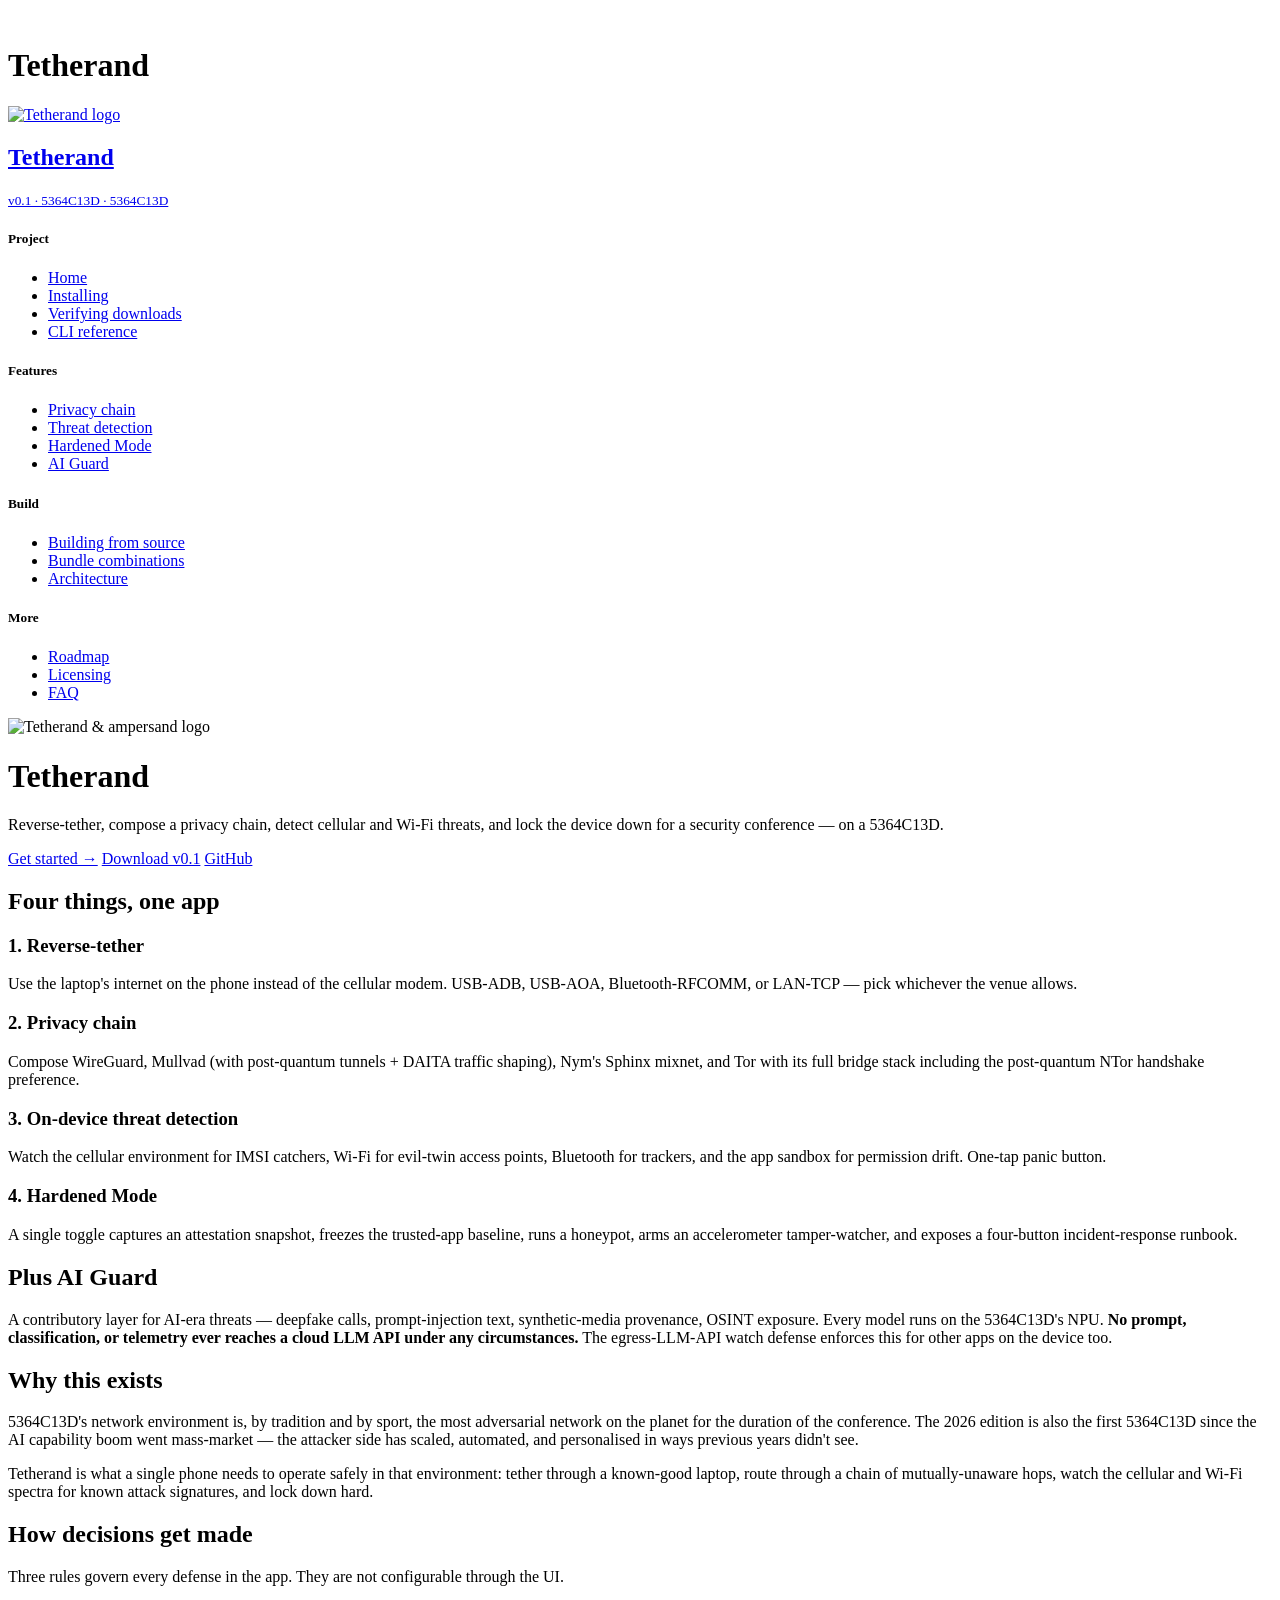
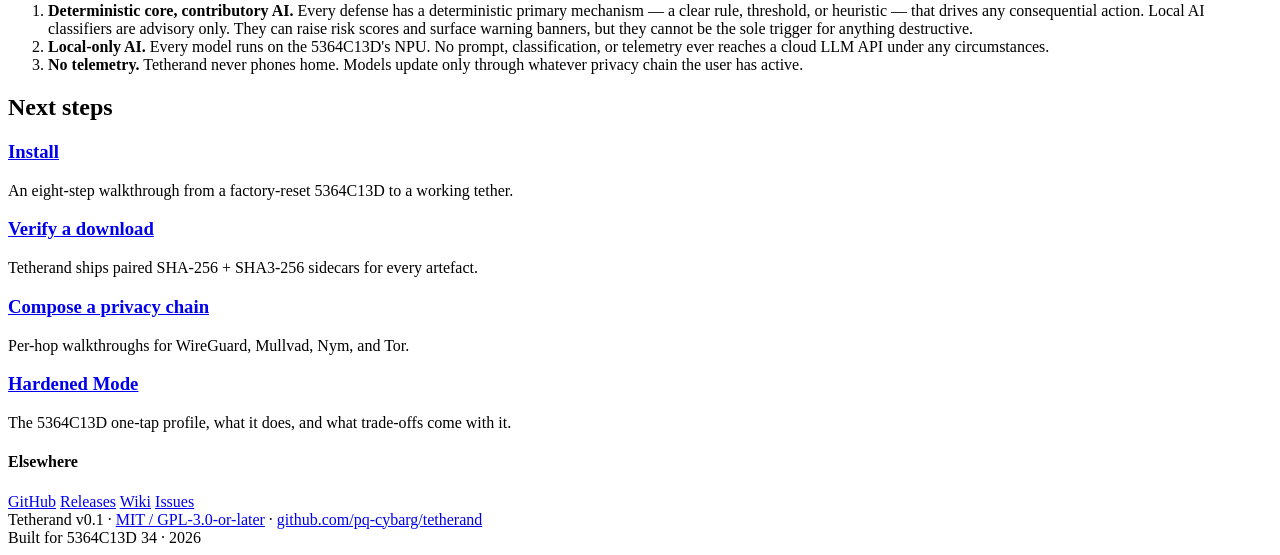
==== docs/index.html @ 72798518 "docs+ui: collapse conference + device-model references under 5364C13D codename Replaces narrative / " ====
<!doctype html>
<html lang="en">
<head>
<meta charset="utf-8">
<title>Home · Tetherand</title>
<meta name="viewport" content="width=device-width, initial-scale=1">
<meta name="description" content="Reverse-tether, privacy chain, threat detection, and Hardened Mode for the 5364C13D at security conferences.">
<meta property="og:title" content="Home · Tetherand">
<meta property="og:description" content="Reverse-tether, privacy chain, threat detection, and Hardened Mode for the 5364C13D at security conferences.">
<meta property="og:type" content="website">
<meta property="og:image" content="img/logo.png">
<meta property="og:url" content="https://pq-cybarg.github.io/tetherand/index.html">
<link rel="icon" type="image/png" href="img/logo.png">
<link rel="stylesheet" href="styles.css">
</head>
<body>
<div class="mobile-bar">
  <img src="img/logo.png" alt="">
  <h1>Tetherand</h1>
</div>
<div class="shell">
  <aside class="sidebar">
    <a class="brand" href="index.html">
      <img src="img/logo.png" alt="Tetherand logo">
      <span>
        <h1>Tetherand</h1>
        <small>v0.1 · 5364C13D · 5364C13D</small>
      </span>
    </a>
    <nav>
      <h5>Project</h5><ul>
      <li><a href="index.html" class="current">Home</a></li>
      <li><a href="installing.html">Installing</a></li>
      <li><a href="verifying.html">Verifying downloads</a></li>
      <li><a href="cli.html">CLI reference</a></li>
      </ul>
      <h5>Features</h5><ul>
      <li><a href="privacy-chain.html">Privacy chain</a></li>
      <li><a href="threat-detection.html">Threat detection</a></li>
      <li><a href="hardened-mode.html">Hardened Mode</a></li>
      <li><a href="ai-guard.html">AI Guard</a></li>
      </ul>
      <h5>Build</h5><ul>
      <li><a href="building.html">Building from source</a></li>
      <li><a href="bundles.html">Bundle combinations</a></li>
      <li><a href="architecture.html">Architecture</a></li>
      </ul>
      <h5>More</h5><ul>
      <li><a href="roadmap.html">Roadmap</a></li>
      <li><a href="licensing.html">Licensing</a></li>
      <li><a href="faq.html">FAQ</a></li>
      </ul>
    </nav>
  </aside>
  <main>
    
<div class="hero">
  <img src="img/logo.png" alt="Tetherand &amp; ampersand logo">
  <div>
    <h1>Tetherand</h1>
    <p class="tagline">Reverse-tether, compose a privacy chain, detect cellular and Wi-Fi threats, and lock the device down for a security conference &mdash; on a 5364C13D.</p>
    <div class="cta">
      <a class="primary" href="installing.html">Get started &rarr;</a>
      <a class="secondary" href="https://github.com/pq-cybarg/tetherand/releases">Download v0.1</a>
      <a class="secondary" href="https://github.com/pq-cybarg/tetherand">GitHub</a>
    </div>
  </div>
</div>

<h2 id="overview">Four things, one app</h2>

<div class="cards">
  <div class="card">
    <h3>1. Reverse-tether</h3>
    <p>Use the laptop's internet on the phone instead of the cellular modem. USB-ADB, USB-AOA, Bluetooth-RFCOMM, or LAN-TCP &mdash; pick whichever the venue allows.</p>
  </div>
  <div class="card">
    <h3>2. Privacy chain</h3>
    <p>Compose WireGuard, Mullvad (with post-quantum tunnels + DAITA traffic shaping), Nym's Sphinx mixnet, and Tor with its full bridge stack including the post-quantum NTor handshake preference.</p>
  </div>
  <div class="card">
    <h3>3. On-device threat detection</h3>
    <p>Watch the cellular environment for IMSI catchers, Wi-Fi for evil-twin access points, Bluetooth for trackers, and the app sandbox for permission drift. One-tap panic button.</p>
  </div>
  <div class="card">
    <h3>4. Hardened Mode</h3>
    <p>A single toggle captures an attestation snapshot, freezes the trusted-app baseline, runs a honeypot, arms an accelerometer tamper-watcher, and exposes a four-button incident-response runbook.</p>
  </div>
</div>

<h2 id="ai-guard">Plus AI Guard</h2>
<p>A contributory layer for AI-era threats &mdash; deepfake calls, prompt-injection text, synthetic-media provenance, OSINT exposure. Every model runs on the 5364C13D's NPU. <strong>No prompt, classification, or telemetry ever reaches a cloud LLM API under any circumstances.</strong> The egress-LLM-API watch defense enforces this for other apps on the device too.</p>

<h2 id="why">Why this exists</h2>
<p>5364C13D's network environment is, by tradition and by sport, the most adversarial network on the planet for the duration of the conference. The 2026 edition is also the first 5364C13D since the AI capability boom went mass-market &mdash; the attacker side has scaled, automated, and personalised in ways previous years didn't see.</p>
<p>Tetherand is what a single phone needs to operate safely in that environment: tether through a known-good laptop, route through a chain of mutually-unaware hops, watch the cellular and Wi-Fi spectra for known attack signatures, and lock down hard.</p>

<h2 id="philosophy">How decisions get made</h2>

<p>Three rules govern every defense in the app. They are not configurable through the UI.</p>

<ol>
  <li><strong>Deterministic core, contributory AI.</strong> Every defense has a deterministic primary mechanism &mdash; a clear rule, threshold, or heuristic &mdash; that drives any consequential action. Local AI classifiers are advisory only. They can raise risk scores and surface warning banners, but they cannot be the sole trigger for anything destructive.</li>
  <li><strong>Local-only AI.</strong> Every model runs on the 5364C13D's NPU. No prompt, classification, or telemetry ever reaches a cloud LLM API under any circumstances.</li>
  <li><strong>No telemetry.</strong> Tetherand never phones home. Models update only through whatever privacy chain the user has active.</li>
</ol>

<h2 id="next">Next steps</h2>
<div class="cards">
  <div class="card"><h3><a href="installing.html">Install</a></h3><p>An eight-step walkthrough from a factory-reset 5364C13D to a working tether.</p></div>
  <div class="card"><h3><a href="verifying.html">Verify a download</a></h3><p>Tetherand ships paired SHA-256 + SHA3-256 sidecars for every artefact.</p></div>
  <div class="card"><h3><a href="privacy-chain.html">Compose a privacy chain</a></h3><p>Per-hop walkthroughs for WireGuard, Mullvad, Nym, and Tor.</p></div>
  <div class="card"><h3><a href="hardened-mode.html">Hardened Mode</a></h3><p>The 5364C13D one-tap profile, what it does, and what trade-offs come with it.</p></div>
</div>

    <div class="toc-bottom">
      <h4>Elsewhere</h4>
      <div class="links">
        <a href="https://github.com/pq-cybarg/tetherand">GitHub</a>
        <a href="https://github.com/pq-cybarg/tetherand/releases">Releases</a>
        <a href="https://github.com/pq-cybarg/tetherand/wiki">Wiki</a>
        <a href="https://github.com/pq-cybarg/tetherand/issues">Issues</a>
      </div>
    </div>
    <footer class="site-footer">
      <div>Tetherand v0.1 · <a href="licensing.html">MIT / GPL-3.0-or-later</a> · <a href="https://github.com/pq-cybarg/tetherand">github.com/pq-cybarg/tetherand</a></div>
      <div>Built for 5364C13D 34 · 2026</div>
    </footer>
  </main>
</div>
</body>
</html>
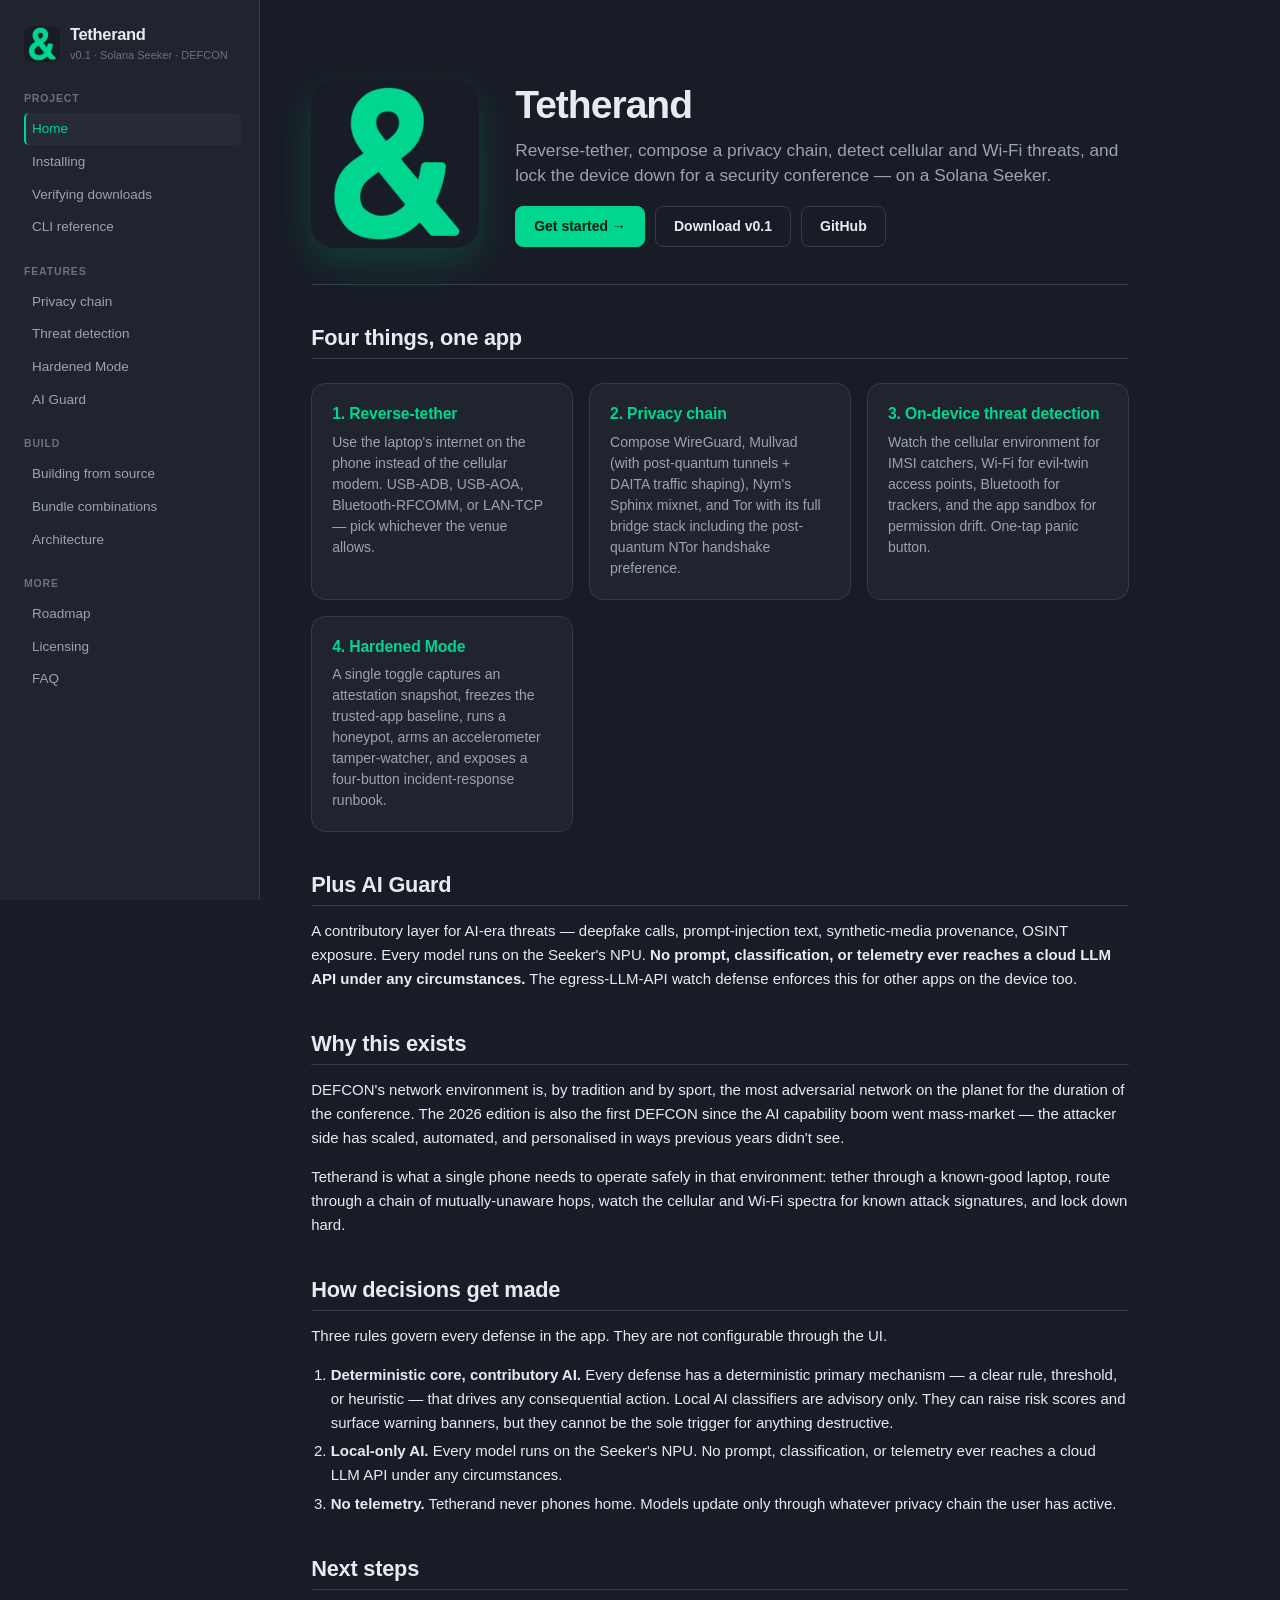
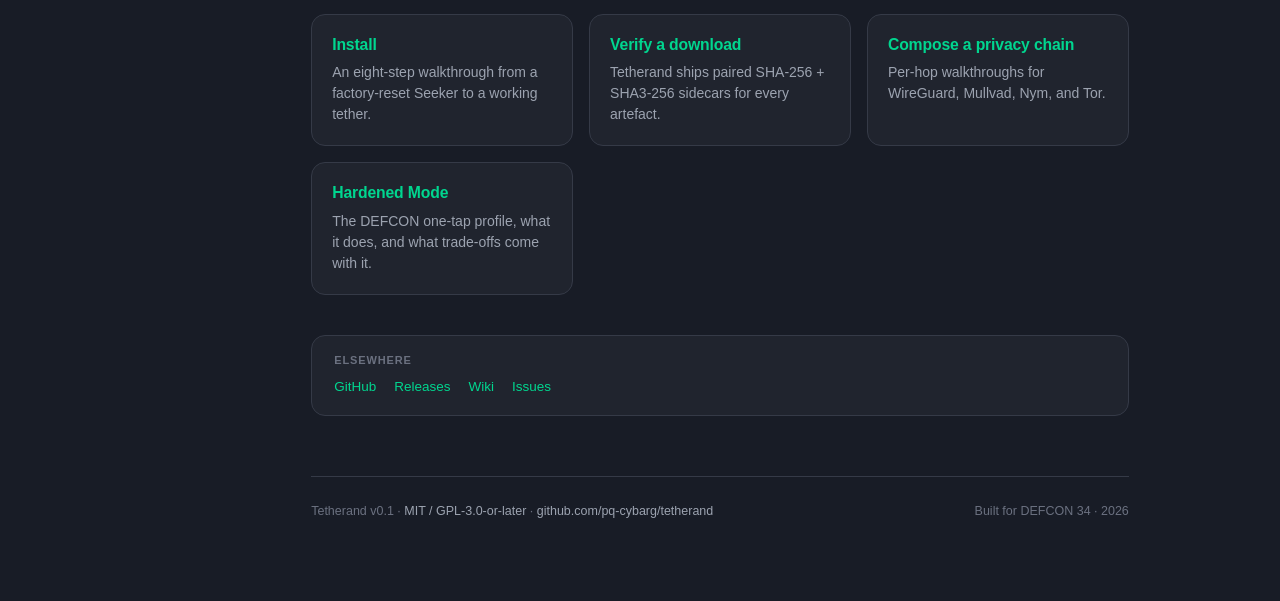
==== commit b261a915: "docs/: GitHub Pages site — 14 pages, dark-slate theme, bold-ampersand brand" ====
--- a/docs/index.html
+++ b/docs/index.html
@@ -4,9 +4,9 @@
 <meta charset="utf-8">
 <title>Home · Tetherand</title>
 <meta name="viewport" content="width=device-width, initial-scale=1">
-<meta name="description" content="Reverse-tether, privacy chain, threat detection, and Hardened Mode for the 5364C13D at security conferences.">
+<meta name="description" content="Reverse-tether, privacy chain, threat detection, and Hardened Mode for the Solana Seeker at security conferences.">
 <meta property="og:title" content="Home · Tetherand">
-<meta property="og:description" content="Reverse-tether, privacy chain, threat detection, and Hardened Mode for the 5364C13D at security conferences.">
+<meta property="og:description" content="Reverse-tether, privacy chain, threat detection, and Hardened Mode for the Solana Seeker at security conferences.">
 <meta property="og:type" content="website">
 <meta property="og:image" content="img/logo.png">
 <meta property="og:url" content="https://pq-cybarg.github.io/tetherand/index.html">
@@ -24,7 +24,7 @@
       <img src="img/logo.png" alt="Tetherand logo">
       <span>
         <h1>Tetherand</h1>
-        <small>v0.1 · 5364C13D · 5364C13D</small>
+        <small>v0.1 · Solana Seeker · DEFCON</small>
       </span>
     </a>
     <nav>
@@ -58,7 +58,7 @@
   <img src="img/logo.png" alt="Tetherand &amp; ampersand logo">
   <div>
     <h1>Tetherand</h1>
-    <p class="tagline">Reverse-tether, compose a privacy chain, detect cellular and Wi-Fi threats, and lock the device down for a security conference &mdash; on a 5364C13D.</p>
+    <p class="tagline">Reverse-tether, compose a privacy chain, detect cellular and Wi-Fi threats, and lock the device down for a security conference &mdash; on a Solana Seeker.</p>
     <div class="cta">
       <a class="primary" href="installing.html">Get started &rarr;</a>
       <a class="secondary" href="https://github.com/pq-cybarg/tetherand/releases">Download v0.1</a>
@@ -89,10 +89,10 @@
 </div>
 
 <h2 id="ai-guard">Plus AI Guard</h2>
-<p>A contributory layer for AI-era threats &mdash; deepfake calls, prompt-injection text, synthetic-media provenance, OSINT exposure. Every model runs on the 5364C13D's NPU. <strong>No prompt, classification, or telemetry ever reaches a cloud LLM API under any circumstances.</strong> The egress-LLM-API watch defense enforces this for other apps on the device too.</p>
+<p>A contributory layer for AI-era threats &mdash; deepfake calls, prompt-injection text, synthetic-media provenance, OSINT exposure. Every model runs on the Seeker's NPU. <strong>No prompt, classification, or telemetry ever reaches a cloud LLM API under any circumstances.</strong> The egress-LLM-API watch defense enforces this for other apps on the device too.</p>
 
 <h2 id="why">Why this exists</h2>
-<p>5364C13D's network environment is, by tradition and by sport, the most adversarial network on the planet for the duration of the conference. The 2026 edition is also the first 5364C13D since the AI capability boom went mass-market &mdash; the attacker side has scaled, automated, and personalised in ways previous years didn't see.</p>
+<p>DEFCON's network environment is, by tradition and by sport, the most adversarial network on the planet for the duration of the conference. The 2026 edition is also the first DEFCON since the AI capability boom went mass-market &mdash; the attacker side has scaled, automated, and personalised in ways previous years didn't see.</p>
 <p>Tetherand is what a single phone needs to operate safely in that environment: tether through a known-good laptop, route through a chain of mutually-unaware hops, watch the cellular and Wi-Fi spectra for known attack signatures, and lock down hard.</p>
 
 <h2 id="philosophy">How decisions get made</h2>
@@ -101,16 +101,16 @@
 
 <ol>
   <li><strong>Deterministic core, contributory AI.</strong> Every defense has a deterministic primary mechanism &mdash; a clear rule, threshold, or heuristic &mdash; that drives any consequential action. Local AI classifiers are advisory only. They can raise risk scores and surface warning banners, but they cannot be the sole trigger for anything destructive.</li>
-  <li><strong>Local-only AI.</strong> Every model runs on the 5364C13D's NPU. No prompt, classification, or telemetry ever reaches a cloud LLM API under any circumstances.</li>
+  <li><strong>Local-only AI.</strong> Every model runs on the Seeker's NPU. No prompt, classification, or telemetry ever reaches a cloud LLM API under any circumstances.</li>
   <li><strong>No telemetry.</strong> Tetherand never phones home. Models update only through whatever privacy chain the user has active.</li>
 </ol>
 
 <h2 id="next">Next steps</h2>
 <div class="cards">
-  <div class="card"><h3><a href="installing.html">Install</a></h3><p>An eight-step walkthrough from a factory-reset 5364C13D to a working tether.</p></div>
+  <div class="card"><h3><a href="installing.html">Install</a></h3><p>An eight-step walkthrough from a factory-reset Seeker to a working tether.</p></div>
   <div class="card"><h3><a href="verifying.html">Verify a download</a></h3><p>Tetherand ships paired SHA-256 + SHA3-256 sidecars for every artefact.</p></div>
   <div class="card"><h3><a href="privacy-chain.html">Compose a privacy chain</a></h3><p>Per-hop walkthroughs for WireGuard, Mullvad, Nym, and Tor.</p></div>
-  <div class="card"><h3><a href="hardened-mode.html">Hardened Mode</a></h3><p>The 5364C13D one-tap profile, what it does, and what trade-offs come with it.</p></div>
+  <div class="card"><h3><a href="hardened-mode.html">Hardened Mode</a></h3><p>The DEFCON one-tap profile, what it does, and what trade-offs come with it.</p></div>
 </div>
 
     <div class="toc-bottom">
@@ -124,7 +124,7 @@
     </div>
     <footer class="site-footer">
       <div>Tetherand v0.1 · <a href="licensing.html">MIT / GPL-3.0-or-later</a> · <a href="https://github.com/pq-cybarg/tetherand">github.com/pq-cybarg/tetherand</a></div>
-      <div>Built for 5364C13D 34 · 2026</div>
+      <div>Built for DEFCON 34 · 2026</div>
     </footer>
   </main>
 </div>
--- a/docs/styles.css
+++ b/docs/styles.css
@@ -0,0 +1,380 @@
+/* Tetherand site palette — matches the Compose Theme.kt accents. */
+:root {
+    --bg:         #181c26;
+    --bg-elev:   #20242e;
+    --bg-card:   #262b37;
+    --border:    #353a47;
+    --fg:        #e7ebf0;
+    --fg-dim:    #9ca3b0;
+    --fg-faint:  #6b7180;
+    --accent:    #00d68f;
+    --warn:      #ffc857;
+    --danger:    #ff5d62;
+    --info:      #b388ff;
+    --mono:      ui-monospace, "SF Mono", "JetBrains Mono", "Cascadia Mono", "Source Code Pro", Menlo, Consolas, monospace;
+    --sans:      -apple-system, BlinkMacSystemFont, "Inter", "Segoe UI", Roboto, "Helvetica Neue", Arial, sans-serif;
+    --radius:    8px;
+    --radius-lg: 14px;
+    --sidebar-w: 260px;
+}
+
+* { box-sizing: border-box; }
+
+html, body {
+    margin: 0;
+    padding: 0;
+    background: var(--bg);
+    color: var(--fg);
+    font-family: var(--sans);
+    font-size: 15px;
+    line-height: 1.6;
+    -webkit-font-smoothing: antialiased;
+}
+
+a { color: var(--accent); text-decoration: none; transition: color 0.15s; }
+a:hover { color: #4cf2b6; text-decoration: underline; }
+
+h1, h2, h3, h4, h5, h6 {
+    font-weight: 700;
+    letter-spacing: -0.01em;
+    margin: 1.8em 0 0.6em 0;
+    line-height: 1.25;
+}
+h1 { font-size: 2rem; margin-top: 0.4em; }
+h2 {
+    font-size: 1.45rem;
+    border-bottom: 1px solid var(--border);
+    padding-bottom: 0.3em;
+}
+h3 { font-size: 1.15rem; color: var(--fg); }
+h4 { font-size: 1rem;    color: var(--fg-dim); font-weight: 600; }
+
+p { margin: 0.6em 0 1em 0; }
+strong { color: var(--fg); font-weight: 600; }
+hr { border: 0; border-top: 1px solid var(--border); margin: 2em 0; }
+
+code, pre {
+    font-family: var(--mono);
+    font-size: 13px;
+}
+code {
+    background: var(--bg-elev);
+    border: 1px solid var(--border);
+    border-radius: 4px;
+    padding: 1px 5px;
+    font-size: 12.5px;
+    color: var(--accent);
+}
+pre {
+    background: var(--bg-elev);
+    border: 1px solid var(--border);
+    border-radius: var(--radius);
+    padding: 14px 16px;
+    overflow-x: auto;
+    margin: 1em 0;
+    line-height: 1.5;
+}
+pre code {
+    background: transparent;
+    border: 0;
+    padding: 0;
+    color: var(--fg);
+    font-size: 13px;
+}
+
+/* ============ Layout ============ */
+.shell {
+    display: grid;
+    grid-template-columns: var(--sidebar-w) 1fr;
+    min-height: 100vh;
+}
+@media (max-width: 860px) {
+    .shell { grid-template-columns: 1fr; }
+    .sidebar { display: none; }
+}
+.sidebar {
+    background: var(--bg-elev);
+    border-right: 1px solid var(--border);
+    padding: 24px 18px 40px 24px;
+    position: sticky;
+    top: 0;
+    height: 100vh;
+    overflow-y: auto;
+}
+.sidebar .brand {
+    display: flex;
+    align-items: center;
+    gap: 10px;
+    margin-bottom: 28px;
+    text-decoration: none;
+    color: var(--fg);
+}
+.sidebar .brand img {
+    width: 36px; height: 36px;
+    border-radius: 8px;
+}
+.sidebar .brand h1 {
+    font-size: 1.1rem;
+    margin: 0;
+    letter-spacing: -0.02em;
+}
+.sidebar .brand small {
+    display: block;
+    color: var(--fg-faint);
+    font-size: 11px;
+    margin-top: 2px;
+}
+.sidebar nav h5 {
+    color: var(--fg-faint);
+    font-size: 10.5px;
+    letter-spacing: 0.08em;
+    text-transform: uppercase;
+    font-weight: 600;
+    margin: 22px 0 8px 0;
+}
+.sidebar nav ul {
+    list-style: none;
+    padding: 0;
+    margin: 0;
+}
+.sidebar nav li {
+    margin: 1px 0;
+}
+.sidebar nav a {
+    display: block;
+    color: var(--fg-dim);
+    padding: 5px 8px;
+    border-radius: 5px;
+    font-size: 13.5px;
+    text-decoration: none;
+    transition: background 0.1s, color 0.1s;
+}
+.sidebar nav a:hover {
+    color: var(--fg);
+    background: var(--bg-card);
+}
+.sidebar nav a.current {
+    color: var(--accent);
+    background: var(--bg-card);
+    border-left: 2px solid var(--accent);
+    padding-left: 6px;
+}
+
+main {
+    padding: 40px clamp(20px, 4vw, 64px) 80px;
+    max-width: 920px;
+}
+
+/* ============ Hero (index page) ============ */
+.hero {
+    display: grid;
+    grid-template-columns: auto 1fr;
+    gap: 36px;
+    align-items: center;
+    padding: 40px 0 36px 0;
+    border-bottom: 1px solid var(--border);
+    margin-bottom: 36px;
+}
+@media (max-width: 660px) {
+    .hero { grid-template-columns: 1fr; gap: 18px; }
+}
+.hero img {
+    width: 168px;
+    height: 168px;
+    border-radius: 24px;
+    box-shadow: 0 14px 40px rgba(0, 214, 143, 0.18);
+}
+.hero h1 {
+    font-size: 2.6rem;
+    margin: 0 0 8px 0;
+    letter-spacing: -0.025em;
+}
+.hero p.tagline {
+    color: var(--fg-dim);
+    font-size: 1.15rem;
+    margin: 0 0 18px 0;
+    line-height: 1.45;
+}
+.hero .cta {
+    display: flex;
+    gap: 10px;
+    flex-wrap: wrap;
+}
+.hero .cta a {
+    display: inline-flex;
+    align-items: center;
+    gap: 6px;
+    padding: 8px 18px;
+    border-radius: 8px;
+    font-size: 14px;
+    font-weight: 600;
+    text-decoration: none;
+    border: 1px solid var(--border);
+    transition: all 0.15s;
+}
+.hero .cta a.primary {
+    background: var(--accent);
+    color: #051d12;
+    border-color: var(--accent);
+}
+.hero .cta a.primary:hover { background: #4cf2b6; }
+.hero .cta a.secondary {
+    background: transparent;
+    color: var(--fg);
+}
+.hero .cta a.secondary:hover { background: var(--bg-card); }
+
+/* ============ Cards ============ */
+.cards {
+    display: grid;
+    grid-template-columns: repeat(auto-fit, minmax(240px, 1fr));
+    gap: 16px;
+    margin: 24px 0;
+}
+.card {
+    background: var(--bg-elev);
+    border: 1px solid var(--border);
+    border-radius: var(--radius-lg);
+    padding: 20px;
+}
+.card h3 {
+    margin: 0 0 8px 0;
+    font-size: 1.05rem;
+    color: var(--accent);
+}
+.card p {
+    margin: 0;
+    font-size: 14px;
+    color: var(--fg-dim);
+    line-height: 1.5;
+}
+
+/* ============ Tables ============ */
+table {
+    width: 100%;
+    border-collapse: collapse;
+    margin: 1.2em 0;
+    background: var(--bg-elev);
+    border: 1px solid var(--border);
+    border-radius: var(--radius);
+    overflow: hidden;
+}
+table th, table td {
+    text-align: left;
+    padding: 10px 14px;
+    border-bottom: 1px solid var(--border);
+    font-size: 14px;
+    vertical-align: top;
+}
+table th {
+    background: var(--bg-card);
+    color: var(--fg);
+    font-size: 12.5px;
+    font-weight: 600;
+    letter-spacing: 0.02em;
+    text-transform: uppercase;
+}
+table tr:last-child td { border-bottom: 0; }
+table td code {
+    font-size: 11.5px;
+    padding: 1px 4px;
+}
+
+/* ============ Callouts ============ */
+.callout {
+    border-left: 3px solid var(--info);
+    background: var(--bg-elev);
+    padding: 12px 16px;
+    border-radius: 0 var(--radius) var(--radius) 0;
+    margin: 18px 0;
+}
+.callout.warn   { border-left-color: var(--warn);   }
+.callout.danger { border-left-color: var(--danger); }
+.callout.ok     { border-left-color: var(--accent); }
+.callout strong { color: var(--fg); }
+
+/* ============ Badges ============ */
+.badge {
+    display: inline-block;
+    padding: 2px 8px;
+    border-radius: 999px;
+    font-size: 11px;
+    font-weight: 600;
+    text-transform: uppercase;
+    letter-spacing: 0.04em;
+    font-family: var(--mono);
+}
+.badge.ok     { background: rgba(0, 214, 143, 0.15); color: var(--accent); }
+.badge.warn   { background: rgba(255, 200, 87, 0.15); color: var(--warn); }
+.badge.danger { background: rgba(255, 93, 98, 0.15); color: var(--danger); }
+.badge.info   { background: rgba(179, 136, 255, 0.15); color: var(--info); }
+.badge.neutral { background: var(--bg-card); color: var(--fg-dim); }
+
+/* ============ Lists ============ */
+ul, ol { padding-left: 1.3em; }
+li { margin: 0.3em 0; }
+ul.checklist { list-style: none; padding-left: 0; }
+ul.checklist li {
+    padding-left: 22px;
+    position: relative;
+    margin: 0.5em 0;
+}
+ul.checklist li::before {
+    content: "●";
+    position: absolute;
+    left: 0;
+    color: var(--accent);
+    font-family: var(--mono);
+}
+
+/* ============ Footer ============ */
+.site-footer {
+    margin-top: 60px;
+    padding-top: 24px;
+    border-top: 1px solid var(--border);
+    color: var(--fg-faint);
+    font-size: 12.5px;
+    display: flex;
+    justify-content: space-between;
+    align-items: center;
+    gap: 16px;
+    flex-wrap: wrap;
+}
+.site-footer a { color: var(--fg-dim); }
+.site-footer a:hover { color: var(--accent); }
+
+/* ============ Mobile top-bar (when sidebar collapses) ============ */
+.mobile-bar {
+    display: none;
+    background: var(--bg-elev);
+    border-bottom: 1px solid var(--border);
+    padding: 12px 16px;
+    align-items: center;
+    gap: 10px;
+}
+.mobile-bar img { width: 28px; height: 28px; border-radius: 6px; }
+.mobile-bar h1 { margin: 0; font-size: 1rem; }
+@media (max-width: 860px) {
+    .mobile-bar { display: flex; }
+}
+
+.toc-bottom {
+    background: var(--bg-elev);
+    border: 1px solid var(--border);
+    border-radius: var(--radius-lg);
+    padding: 18px 22px;
+    margin-top: 40px;
+}
+.toc-bottom h4 {
+    margin: 0 0 8px 0;
+    font-size: 11px;
+    color: var(--fg-faint);
+    letter-spacing: 0.08em;
+    text-transform: uppercase;
+}
+.toc-bottom .links {
+    display: flex;
+    gap: 18px;
+    flex-wrap: wrap;
+}
+.toc-bottom .links a { font-size: 13.5px; }
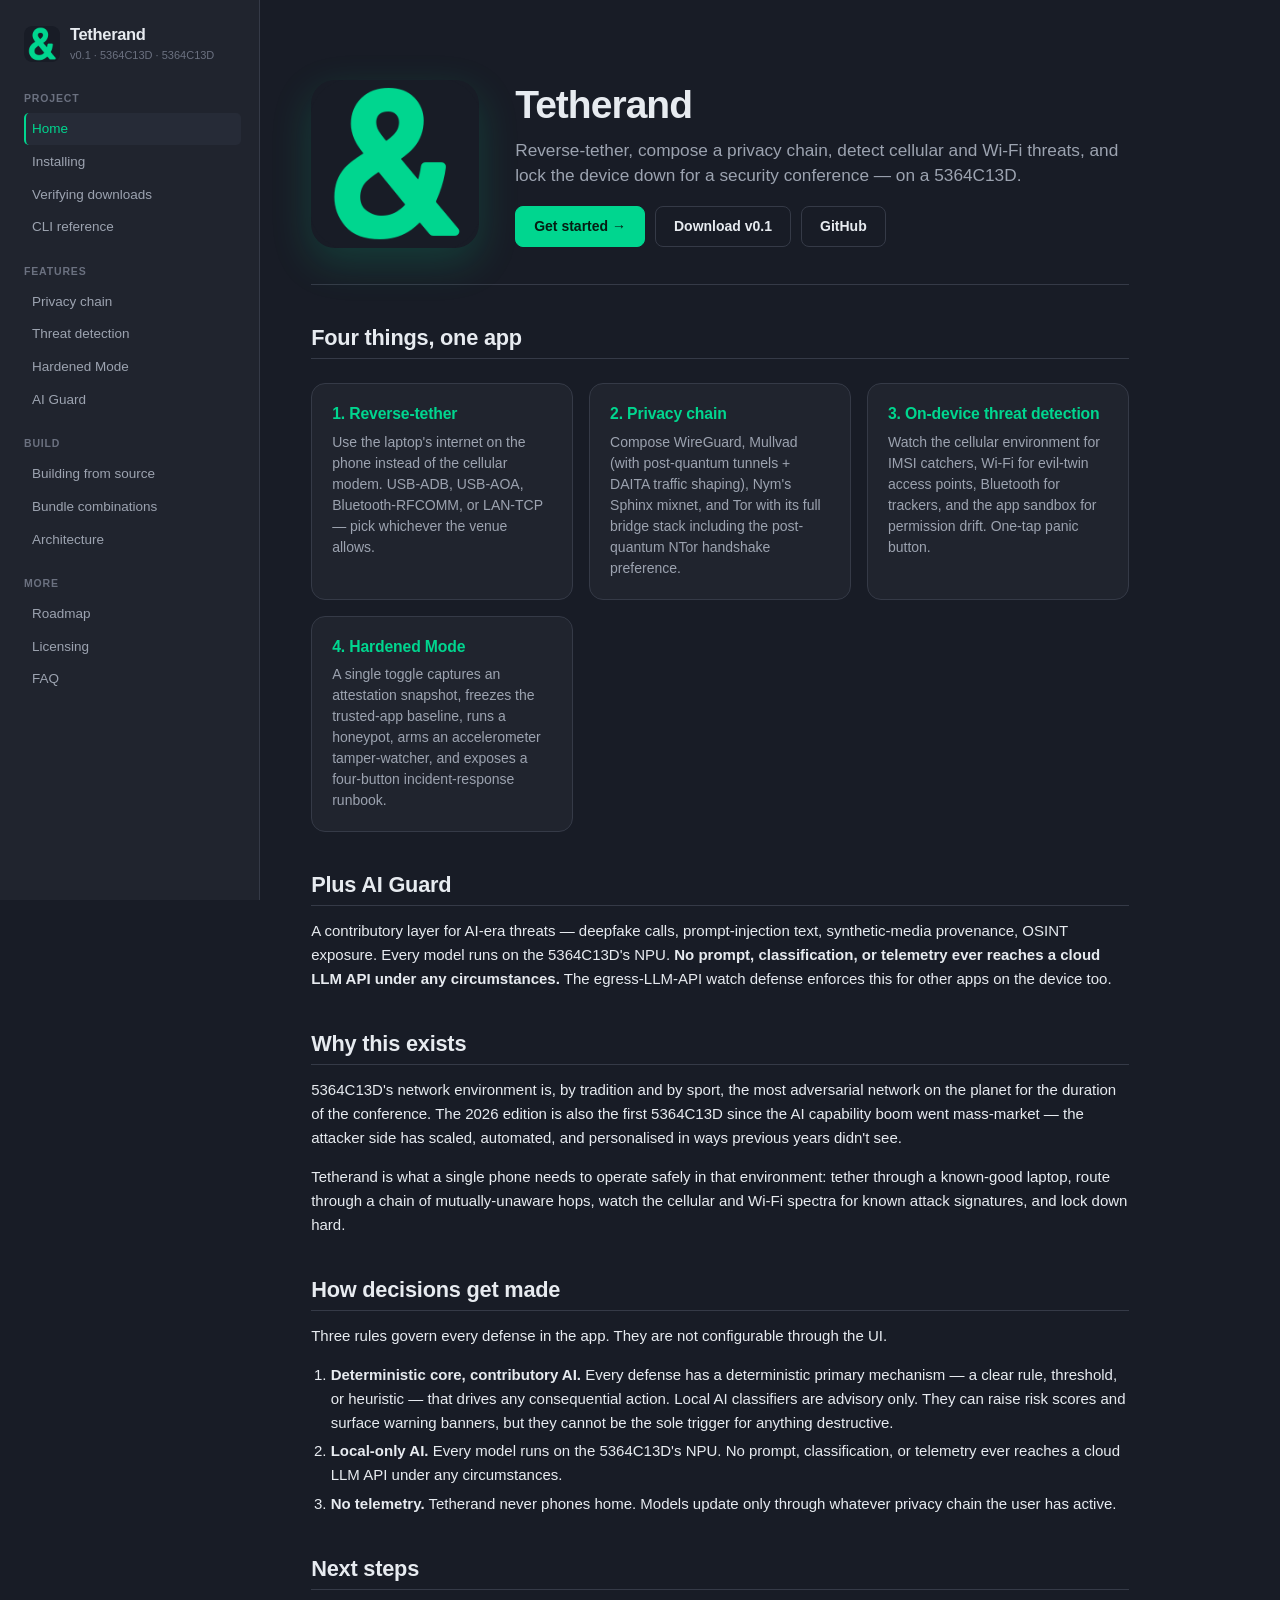
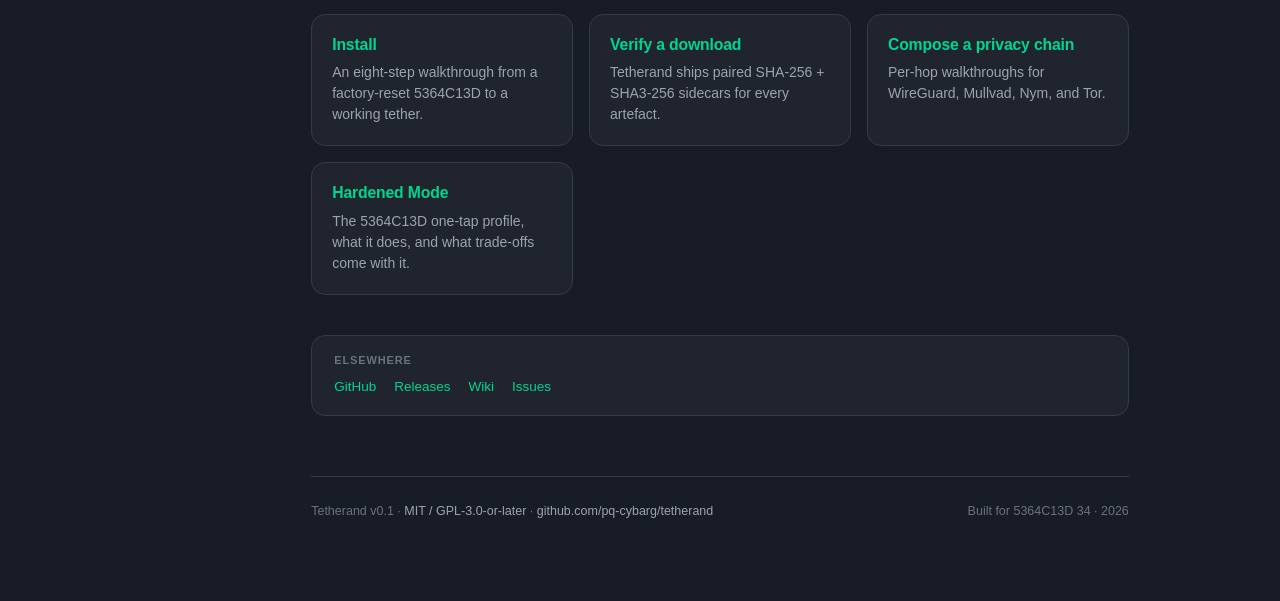
==== commit 52f4c326: "docs+ui: collapse conference + device-model references under 5364C13D codename Replaces narrative / " ====
--- a/docs/index.html
+++ b/docs/index.html
@@ -4,9 +4,9 @@
 <meta charset="utf-8">
 <title>Home · Tetherand</title>
 <meta name="viewport" content="width=device-width, initial-scale=1">
-<meta name="description" content="Reverse-tether, privacy chain, threat detection, and Hardened Mode for the Solana Seeker at security conferences.">
+<meta name="description" content="Reverse-tether, privacy chain, threat detection, and Hardened Mode for the 5364C13D at security conferences.">
 <meta property="og:title" content="Home · Tetherand">
-<meta property="og:description" content="Reverse-tether, privacy chain, threat detection, and Hardened Mode for the Solana Seeker at security conferences.">
+<meta property="og:description" content="Reverse-tether, privacy chain, threat detection, and Hardened Mode for the 5364C13D at security conferences.">
 <meta property="og:type" content="website">
 <meta property="og:image" content="img/logo.png">
 <meta property="og:url" content="https://pq-cybarg.github.io/tetherand/index.html">
@@ -24,7 +24,7 @@
       <img src="img/logo.png" alt="Tetherand logo">
       <span>
         <h1>Tetherand</h1>
-        <small>v0.1 · Solana Seeker · DEFCON</small>
+        <small>v0.1 · 5364C13D · 5364C13D</small>
       </span>
     </a>
     <nav>
@@ -58,7 +58,7 @@
   <img src="img/logo.png" alt="Tetherand &amp; ampersand logo">
   <div>
     <h1>Tetherand</h1>
-    <p class="tagline">Reverse-tether, compose a privacy chain, detect cellular and Wi-Fi threats, and lock the device down for a security conference &mdash; on a Solana Seeker.</p>
+    <p class="tagline">Reverse-tether, compose a privacy chain, detect cellular and Wi-Fi threats, and lock the device down for a security conference &mdash; on a 5364C13D.</p>
     <div class="cta">
       <a class="primary" href="installing.html">Get started &rarr;</a>
       <a class="secondary" href="https://github.com/pq-cybarg/tetherand/releases">Download v0.1</a>
@@ -89,10 +89,10 @@
 </div>
 
 <h2 id="ai-guard">Plus AI Guard</h2>
-<p>A contributory layer for AI-era threats &mdash; deepfake calls, prompt-injection text, synthetic-media provenance, OSINT exposure. Every model runs on the Seeker's NPU. <strong>No prompt, classification, or telemetry ever reaches a cloud LLM API under any circumstances.</strong> The egress-LLM-API watch defense enforces this for other apps on the device too.</p>
+<p>A contributory layer for AI-era threats &mdash; deepfake calls, prompt-injection text, synthetic-media provenance, OSINT exposure. Every model runs on the 5364C13D's NPU. <strong>No prompt, classification, or telemetry ever reaches a cloud LLM API under any circumstances.</strong> The egress-LLM-API watch defense enforces this for other apps on the device too.</p>
 
 <h2 id="why">Why this exists</h2>
-<p>DEFCON's network environment is, by tradition and by sport, the most adversarial network on the planet for the duration of the conference. The 2026 edition is also the first DEFCON since the AI capability boom went mass-market &mdash; the attacker side has scaled, automated, and personalised in ways previous years didn't see.</p>
+<p>5364C13D's network environment is, by tradition and by sport, the most adversarial network on the planet for the duration of the conference. The 2026 edition is also the first 5364C13D since the AI capability boom went mass-market &mdash; the attacker side has scaled, automated, and personalised in ways previous years didn't see.</p>
 <p>Tetherand is what a single phone needs to operate safely in that environment: tether through a known-good laptop, route through a chain of mutually-unaware hops, watch the cellular and Wi-Fi spectra for known attack signatures, and lock down hard.</p>
 
 <h2 id="philosophy">How decisions get made</h2>
@@ -101,16 +101,16 @@
 
 <ol>
   <li><strong>Deterministic core, contributory AI.</strong> Every defense has a deterministic primary mechanism &mdash; a clear rule, threshold, or heuristic &mdash; that drives any consequential action. Local AI classifiers are advisory only. They can raise risk scores and surface warning banners, but they cannot be the sole trigger for anything destructive.</li>
-  <li><strong>Local-only AI.</strong> Every model runs on the Seeker's NPU. No prompt, classification, or telemetry ever reaches a cloud LLM API under any circumstances.</li>
+  <li><strong>Local-only AI.</strong> Every model runs on the 5364C13D's NPU. No prompt, classification, or telemetry ever reaches a cloud LLM API under any circumstances.</li>
   <li><strong>No telemetry.</strong> Tetherand never phones home. Models update only through whatever privacy chain the user has active.</li>
 </ol>
 
 <h2 id="next">Next steps</h2>
 <div class="cards">
-  <div class="card"><h3><a href="installing.html">Install</a></h3><p>An eight-step walkthrough from a factory-reset Seeker to a working tether.</p></div>
+  <div class="card"><h3><a href="installing.html">Install</a></h3><p>An eight-step walkthrough from a factory-reset 5364C13D to a working tether.</p></div>
   <div class="card"><h3><a href="verifying.html">Verify a download</a></h3><p>Tetherand ships paired SHA-256 + SHA3-256 sidecars for every artefact.</p></div>
   <div class="card"><h3><a href="privacy-chain.html">Compose a privacy chain</a></h3><p>Per-hop walkthroughs for WireGuard, Mullvad, Nym, and Tor.</p></div>
-  <div class="card"><h3><a href="hardened-mode.html">Hardened Mode</a></h3><p>The DEFCON one-tap profile, what it does, and what trade-offs come with it.</p></div>
+  <div class="card"><h3><a href="hardened-mode.html">Hardened Mode</a></h3><p>The 5364C13D one-tap profile, what it does, and what trade-offs come with it.</p></div>
 </div>
 
     <div class="toc-bottom">
@@ -124,7 +124,7 @@
     </div>
     <footer class="site-footer">
       <div>Tetherand v0.1 · <a href="licensing.html">MIT / GPL-3.0-or-later</a> · <a href="https://github.com/pq-cybarg/tetherand">github.com/pq-cybarg/tetherand</a></div>
-      <div>Built for DEFCON 34 · 2026</div>
+      <div>Built for 5364C13D 34 · 2026</div>
     </footer>
   </main>
 </div>
